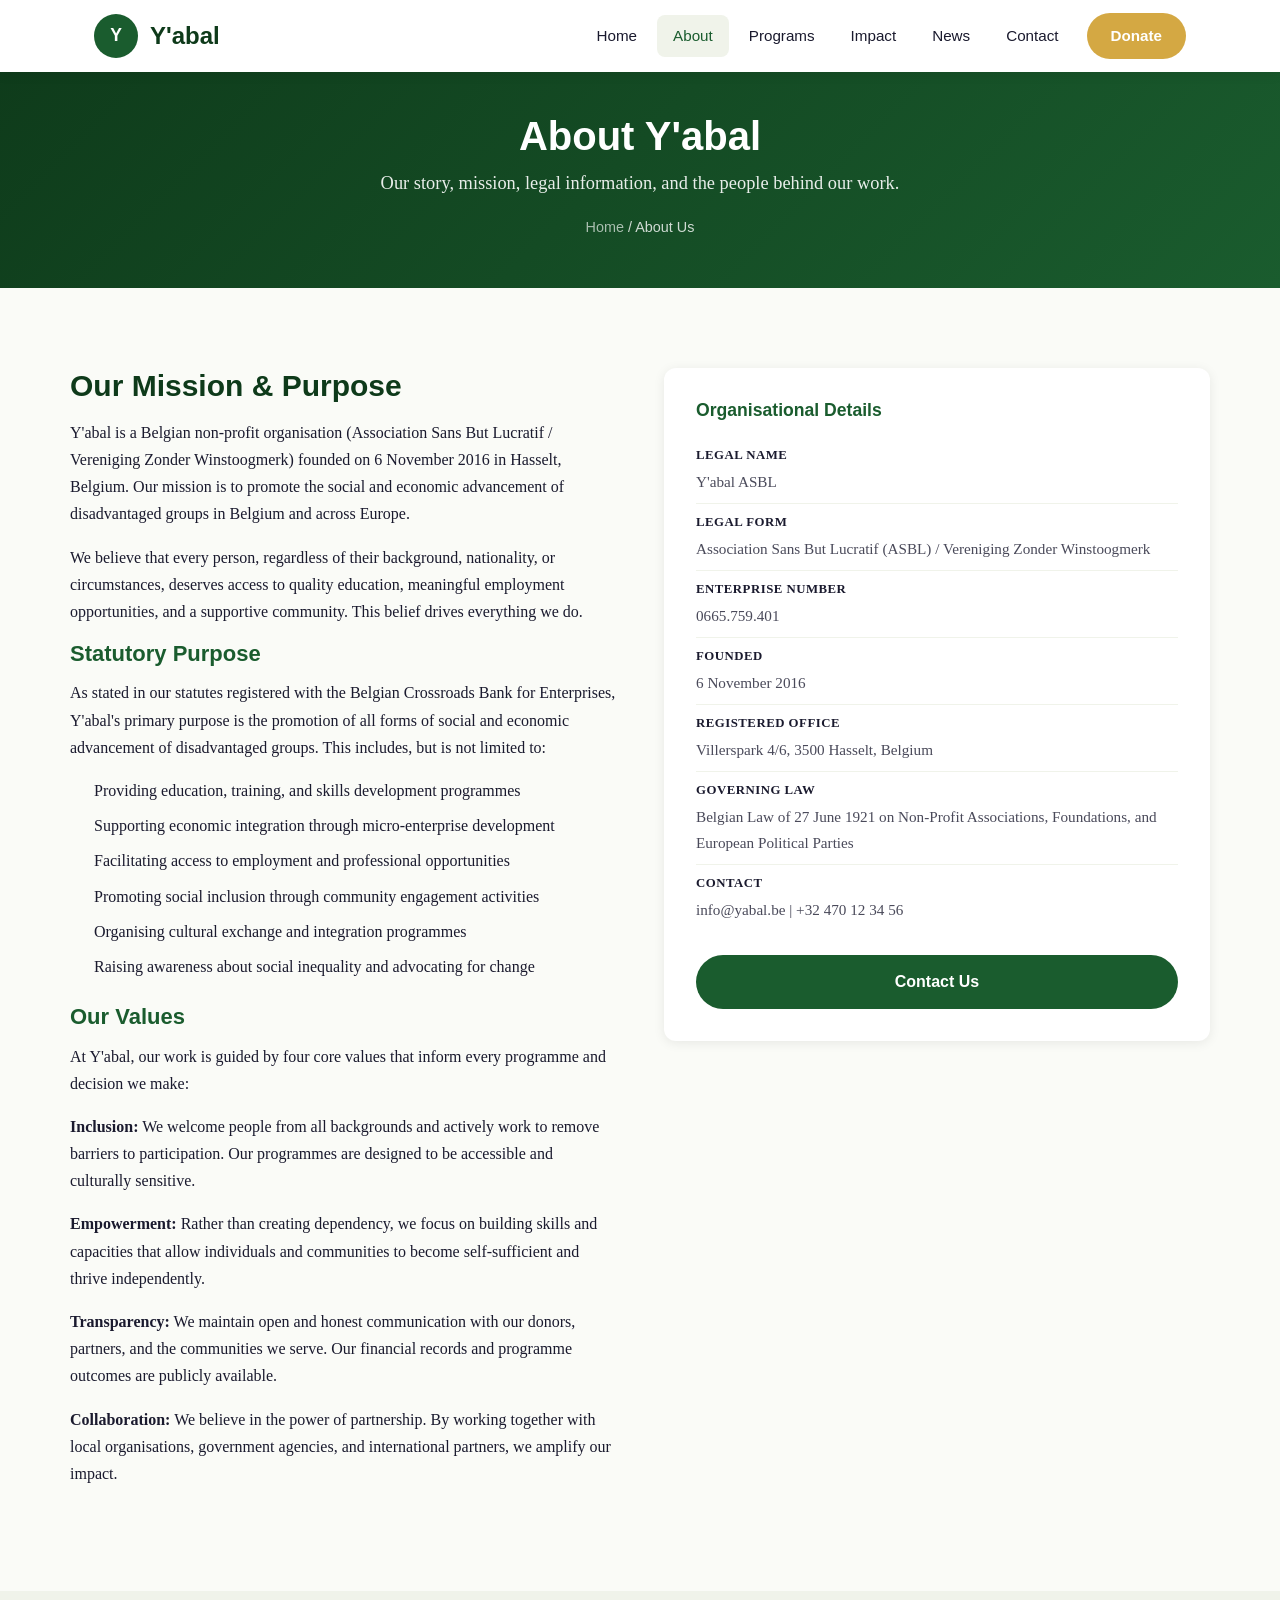
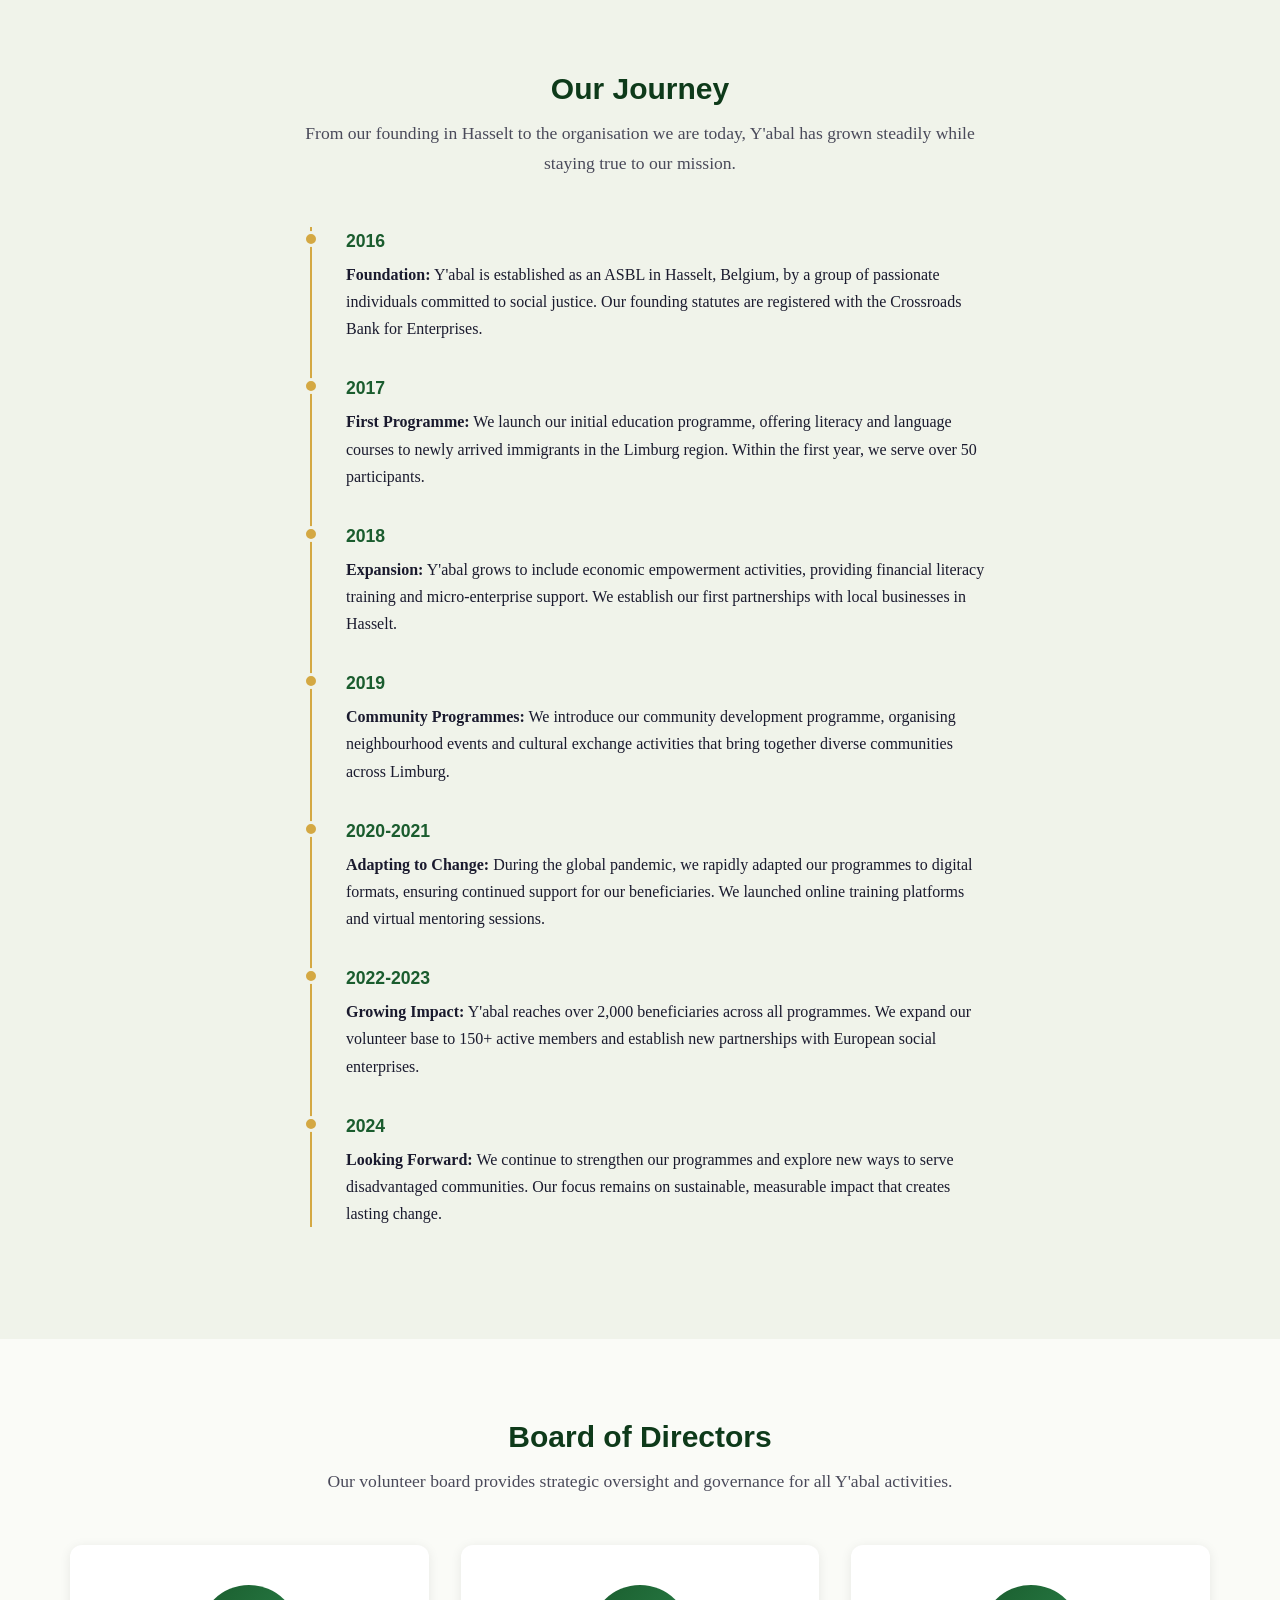
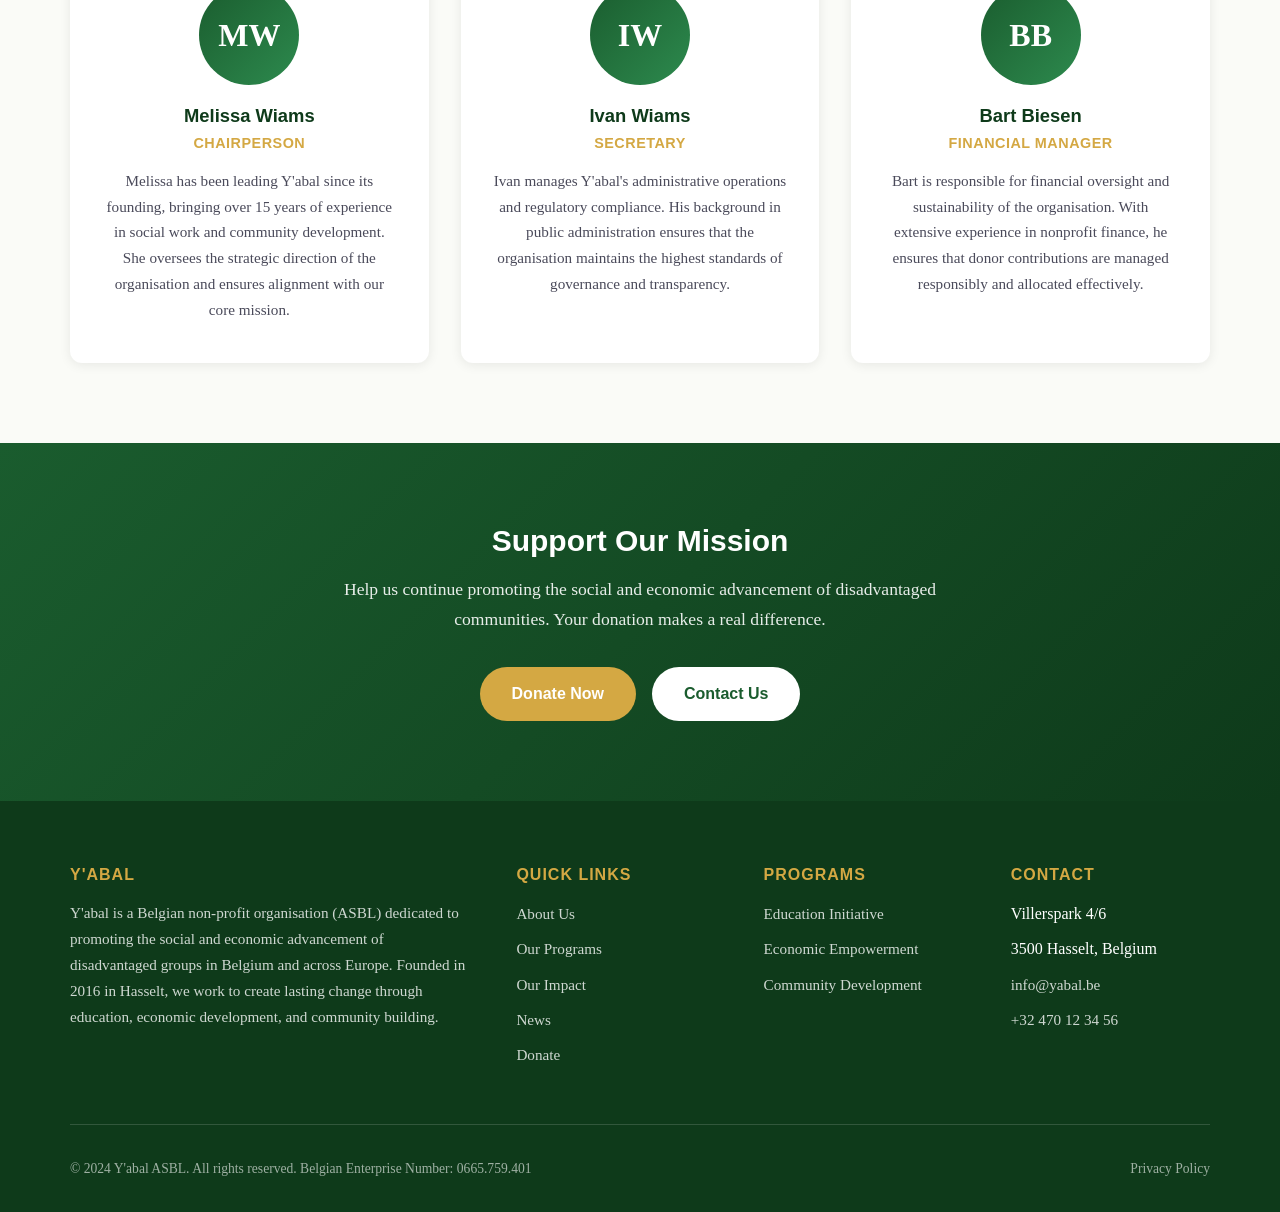
==== about.html @ fac57b77 "Rebuild: complete Y'abal nonprofit website for Google Ad Grants compliance" ====
<!DOCTYPE html>
<html lang="en">
<head>
<meta charset="UTF-8">
<meta name="viewport" content="width=device-width,initial-scale=1">
<title>About Y'abal | Our Story, Mission & Legal Information</title>
<meta name="description" content="Learn about Y'abal ASBL — a Belgian non-profit founded in 2016 in Hasselt, dedicated to social and economic advancement of disadvantaged groups.">
<link rel="canonical" href="https://yabal.be/about.html">
<link rel="stylesheet" href="css/style.css">
</head>
<body>

<nav class="nav" id="nav">
  <div class="nav-inner">
    <a href="index.html" class="nav-logo">
      <div class="nav-logo-icon">Y</div>
      Y'abal
    </a>
    <button class="nav-toggle" id="navToggle" aria-label="Toggle navigation menu">
      <span></span><span></span><span></span>
    </button>
    <div class="nav-links" id="navLinks">
      <a href="index.html">Home</a>
      <a href="about.html">About</a>
      <a href="programs.html">Programs</a>
      <a href="impact.html">Impact</a>
      <a href="news.html">News</a>
      <a href="contact.html">Contact</a>
      <a href="donate.html" class="nav-donate-btn">Donate</a>
    </div>
  </div>
</nav>

<section class="page-header">
  <div class="container">
    <h1>About Y'abal</h1>
    <p>Our story, mission, legal information, and the people behind our work.</p>
    <div class="breadcrumb"><a href="index.html">Home</a> / About Us</div>
  </div>
</section>

<section class="section">
  <div class="container">
    <div class="about-grid">
      <div class="about-text">
        <h2>Our Mission & Purpose</h2>
        <p>Y'abal is a Belgian non-profit organisation (Association Sans But Lucratif / Vereniging Zonder Winstoogmerk) founded on 6 November 2016 in Hasselt, Belgium. Our mission is to promote the social and economic advancement of disadvantaged groups in Belgium and across Europe.</p>
        <p>We believe that every person, regardless of their background, nationality, or circumstances, deserves access to quality education, meaningful employment opportunities, and a supportive community. This belief drives everything we do.</p>
        
        <h3>Statutory Purpose</h3>
        <p>As stated in our statutes registered with the Belgian Crossroads Bank for Enterprises, Y'abal's primary purpose is the promotion of all forms of social and economic advancement of disadvantaged groups. This includes, but is not limited to:</p>
        <ul style="padding-left:1.5rem;margin-bottom:1.5rem">
          <li style="margin-bottom:0.5rem">Providing education, training, and skills development programmes</li>
          <li style="margin-bottom:0.5rem">Supporting economic integration through micro-enterprise development</li>
          <li style="margin-bottom:0.5rem">Facilitating access to employment and professional opportunities</li>
          <li style="margin-bottom:0.5rem">Promoting social inclusion through community engagement activities</li>
          <li style="margin-bottom:0.5rem">Organising cultural exchange and integration programmes</li>
          <li style="margin-bottom:0.5rem">Raising awareness about social inequality and advocating for change</li>
        </ul>

        <h3>Our Values</h3>
        <p>At Y'abal, our work is guided by four core values that inform every programme and decision we make:</p>
        <div style="margin-bottom:1.5rem">
          <p><strong>Inclusion:</strong> We welcome people from all backgrounds and actively work to remove barriers to participation. Our programmes are designed to be accessible and culturally sensitive.</p>
          <p><strong>Empowerment:</strong> Rather than creating dependency, we focus on building skills and capacities that allow individuals and communities to become self-sufficient and thrive independently.</p>
          <p><strong>Transparency:</strong> We maintain open and honest communication with our donors, partners, and the communities we serve. Our financial records and programme outcomes are publicly available.</p>
          <p><strong>Collaboration:</strong> We believe in the power of partnership. By working together with local organisations, government agencies, and international partners, we amplify our impact.</p>
        </div>
      </div>
      <div class="about-sidebar">
        <h3>Organisational Details</h3>
        <ul>
          <li>
            <strong>Legal Name</strong>
            Y'abal ASBL
          </li>
          <li>
            <strong>Legal Form</strong>
            Association Sans But Lucratif (ASBL) / Vereniging Zonder Winstoogmerk
          </li>
          <li>
            <strong>Enterprise Number</strong>
            0665.759.401
          </li>
          <li>
            <strong>Founded</strong>
            6 November 2016
          </li>
          <li>
            <strong>Registered Office</strong>
            Villerspark 4/6, 3500 Hasselt, Belgium
          </li>
          <li>
            <strong>Governing Law</strong>
            Belgian Law of 27 June 1921 on Non-Profit Associations, Foundations, and European Political Parties
          </li>
          <li>
            <strong>Contact</strong>
            info@yabal.be | +32 470 12 34 56
          </li>
        </ul>
        <a href="contact.html" class="btn btn-green" style="width:100%;text-align:center;display:block">Contact Us</a>
      </div>
    </div>
  </div>
</section>

<section class="section section-alt">
  <div class="container">
    <div class="section-header">
      <h2>Our Journey</h2>
      <p>From our founding in Hasselt to the organisation we are today, Y'abal has grown steadily while staying true to our mission.</p>
    </div>
    <div class="timeline">
      <div class="timeline-item">
        <div class="timeline-year">2016</div>
        <p><strong>Foundation:</strong> Y'abal is established as an ASBL in Hasselt, Belgium, by a group of passionate individuals committed to social justice. Our founding statutes are registered with the Crossroads Bank for Enterprises.</p>
      </div>
      <div class="timeline-item">
        <div class="timeline-year">2017</div>
        <p><strong>First Programme:</strong> We launch our initial education programme, offering literacy and language courses to newly arrived immigrants in the Limburg region. Within the first year, we serve over 50 participants.</p>
      </div>
      <div class="timeline-item">
        <div class="timeline-year">2018</div>
        <p><strong>Expansion:</strong> Y'abal grows to include economic empowerment activities, providing financial literacy training and micro-enterprise support. We establish our first partnerships with local businesses in Hasselt.</p>
      </div>
      <div class="timeline-item">
        <div class="timeline-year">2019</div>
        <p><strong>Community Programmes:</strong> We introduce our community development programme, organising neighbourhood events and cultural exchange activities that bring together diverse communities across Limburg.</p>
      </div>
      <div class="timeline-item">
        <div class="timeline-year">2020-2021</div>
        <p><strong>Adapting to Change:</strong> During the global pandemic, we rapidly adapted our programmes to digital formats, ensuring continued support for our beneficiaries. We launched online training platforms and virtual mentoring sessions.</p>
      </div>
      <div class="timeline-item">
        <div class="timeline-year">2022-2023</div>
        <p><strong>Growing Impact:</strong> Y'abal reaches over 2,000 beneficiaries across all programmes. We expand our volunteer base to 150+ active members and establish new partnerships with European social enterprises.</p>
      </div>
      <div class="timeline-item">
        <div class="timeline-year">2024</div>
        <p><strong>Looking Forward:</strong> We continue to strengthen our programmes and explore new ways to serve disadvantaged communities. Our focus remains on sustainable, measurable impact that creates lasting change.</p>
      </div>
    </div>
  </div>
</section>

<section class="section">
  <div class="container">
    <div class="section-header">
      <h2>Board of Directors</h2>
      <p>Our volunteer board provides strategic oversight and governance for all Y'abal activities.</p>
    </div>
    <div class="card-grid card-grid-3">
      <div class="card team-card">
        <div class="team-avatar">MW</div>
        <h3>Melissa Wiams</h3>
        <div class="team-role">Chairperson</div>
        <p>Melissa has been leading Y'abal since its founding, bringing over 15 years of experience in social work and community development. She oversees the strategic direction of the organisation and ensures alignment with our core mission.</p>
      </div>
      <div class="card team-card">
        <div class="team-avatar">IW</div>
        <h3>Ivan Wiams</h3>
        <div class="team-role">Secretary</div>
        <p>Ivan manages Y'abal's administrative operations and regulatory compliance. His background in public administration ensures that the organisation maintains the highest standards of governance and transparency.</p>
      </div>
      <div class="card team-card">
        <div class="team-avatar">BB</div>
        <h3>Bart Biesen</h3>
        <div class="team-role">Financial Manager</div>
        <p>Bart is responsible for financial oversight and sustainability of the organisation. With extensive experience in nonprofit finance, he ensures that donor contributions are managed responsibly and allocated effectively.</p>
      </div>
    </div>
  </div>
</section>

<section class="cta">
  <div class="container">
    <h2>Support Our Mission</h2>
    <p>Help us continue promoting the social and economic advancement of disadvantaged communities. Your donation makes a real difference.</p>
    <div class="hero-btns">
      <a href="donate.html" class="btn btn-primary">Donate Now</a>
      <a href="contact.html" class="btn btn-white">Contact Us</a>
    </div>
  </div>
</section>

<footer class="footer">
  <div class="footer-grid">
    <div>
      <h4>Y'abal</h4>
      <p>Y'abal is a Belgian non-profit organisation (ASBL) dedicated to promoting the social and economic advancement of disadvantaged groups in Belgium and across Europe. Founded in 2016 in Hasselt, we work to create lasting change through education, economic development, and community building.</p>
    </div>
    <div>
      <h4>Quick Links</h4>
      <ul class="footer-links">
        <li><a href="about.html">About Us</a></li>
        <li><a href="programs.html">Our Programs</a></li>
        <li><a href="impact.html">Our Impact</a></li>
        <li><a href="news.html">News</a></li>
        <li><a href="donate.html">Donate</a></li>
      </ul>
    </div>
    <div>
      <h4>Programs</h4>
      <ul class="footer-links">
        <li><a href="programs.html#education">Education Initiative</a></li>
        <li><a href="programs.html#economic">Economic Empowerment</a></li>
        <li><a href="programs.html#community">Community Development</a></li>
      </ul>
    </div>
    <div>
      <h4>Contact</h4>
      <ul class="footer-links">
        <li>Villerspark 4/6</li>
        <li>3500 Hasselt, Belgium</li>
        <li><a href="mailto:info@yabal.be">info@yabal.be</a></li>
        <li><a href="tel:+32470123456">+32 470 12 34 56</a></li>
      </ul>
    </div>
  </div>
  <div class="footer-bottom">
    <p>&copy; 2024 Y'abal ASBL. All rights reserved. Belgian Enterprise Number: 0665.759.401</p>
    <p><a href="privacy-policy.html">Privacy Policy</a></p>
  </div>
</footer>

<script src="js/main.js"></script>
</body>
</html>
---- css/style.css ----
*,*::before,*::after{box-sizing:border-box;margin:0;padding:0}
:root{--primary:#1a5c2e;--primary-light:#2d8a4e;--primary-dark:#0e3a1a;--accent:#d4a843;--accent-light:#e8c46a;--text:#1a1a2e;--text-light:#4a4a5a;--bg:#fafbf7;--bg-alt:#f0f3ea;--white:#ffffff;--shadow:0 2px 12px rgba(0,0,0,0.08);--shadow-lg:0 8px 32px rgba(0,0,0,0.12);--radius:8px;--radius-lg:12px;--max-w:1140px;--transition:0.3s ease}
html{scroll-behavior:smooth;font-size:16px}
body{font-family:Georgia,'Times New Roman',serif;color:var(--text);background:var(--bg);line-height:1.7}
h1,h2,h3,h4,h5,h6{font-family:-apple-system,BlinkMacSystemFont,'Segoe UI',Roboto,sans-serif;font-weight:700;line-height:1.2;color:var(--primary-dark);margin-bottom:0.5em}
h1{font-size:2.5rem}h2{font-size:1.875rem}h3{font-size:1.375rem}
p{margin-bottom:1em}
a{color:var(--primary);text-decoration:none;transition:color var(--transition)}
a:hover{color:var(--primary-light)}
img{max-width:100%;height:auto}
ul{list-style:none}

/* NAV */
.nav{position:fixed;top:0;width:100%;background:var(--white);box-shadow:var(--shadow);z-index:1000;transition:box-shadow var(--transition)}
.nav.scrolled{box-shadow:var(--shadow-lg)}
.nav-inner{max-width:var(--max-w);margin:0 auto;padding:0 1.5rem;display:flex;align-items:center;justify-content:space-between;height:72px}
.nav-logo{display:flex;align-items:center;gap:0.75rem;font-family:-apple-system,BlinkMacSystemFont,'Segoe UI',Roboto,sans-serif;font-size:1.5rem;font-weight:700;color:var(--primary-dark)}
.nav-logo-icon{width:44px;height:44px;background:var(--primary);border-radius:50%;display:flex;align-items:center;justify-content:center;color:var(--white);font-weight:700;font-size:1.1rem}
.nav-links{display:flex;gap:0.25rem;align-items:center}
.nav-links a{padding:0.5rem 1rem;border-radius:var(--radius);font-family:-apple-system,BlinkMacSystemFont,'Segoe UI',Roboto,sans-serif;font-size:0.95rem;font-weight:500;color:var(--text);transition:background var(--transition),color var(--transition)}
.nav-links a:hover,.nav-links a.active{background:var(--bg-alt);color:var(--primary)}
.nav-donate-btn{background:var(--accent)!important;color:var(--white)!important;font-weight:600!important;padding:0.6rem 1.5rem!important;border-radius:50px!important;margin-left:0.5rem}
.nav-donate-btn:hover{background:var(--accent-light)!important;transform:translateY(-1px)}
.nav-toggle{display:none;background:none;border:none;cursor:pointer;padding:0.5rem}
.nav-toggle span{display:block;width:24px;height:2px;background:var(--text);margin:5px 0;transition:var(--transition)}

/* HERO */
.hero{padding:8rem 1.5rem 4rem;text-align:center;background:linear-gradient(135deg,var(--primary-dark) 0%,var(--primary) 50%,var(--primary-light) 100%);color:var(--white);position:relative;overflow:hidden}
.hero::after{content:'';position:absolute;top:0;left:0;right:0;bottom:0;background:url("data:image/svg+xml,%3Csvg width='60' height='60' viewBox='0 0 60 60' xmlns='http://www.w3.org/2000/svg'%3E%3Cg fill='none' fill-rule='evenodd'%3E%3Cg fill='%23ffffff' fill-opacity='0.05'%3E%3Cpath d='M36 34v-4h-2v4h-4v2h4v4h2v-4h4v-2h-4zm0-30V0h-2v4h-4v2h4v4h2V6h4V4h-4zM6 34v-4H4v4H0v2h4v4h2v-4h4v-2H6zM6 4V0H4v4H0v2h4v4h2V6h4V4H6z'/%3E%3C/g%3E%3C/g%3E%3C/svg%3E") repeat}
.hero-content{position:relative;z-index:1;max-width:800px;margin:0 auto}
.hero h1{color:var(--white);font-size:3rem;margin-bottom:1rem}
.hero p{font-size:1.25rem;opacity:0.95;margin-bottom:2rem;max-width:650px;margin-left:auto;margin-right:auto}
.hero-btns{display:flex;gap:1rem;justify-content:center;flex-wrap:wrap}
.btn{display:inline-block;padding:0.85rem 2rem;border-radius:50px;font-family:-apple-system,BlinkMacSystemFont,'Segoe UI',Roboto,sans-serif;font-weight:600;font-size:1rem;transition:all var(--transition);cursor:pointer;border:none}
.btn-primary{background:var(--accent);color:var(--white)}
.btn-primary:hover{background:var(--accent-light);color:var(--white);transform:translateY(-2px);box-shadow:0 4px 16px rgba(212,168,67,0.4)}
.btn-outline{background:transparent;color:var(--white);border:2px solid var(--white)}
.btn-outline:hover{background:var(--white);color:var(--primary)}
.btn-green{background:var(--primary);color:var(--white)}
.btn-green:hover{background:var(--primary-light);color:var(--white);transform:translateY(-2px)}
.btn-white{background:var(--white);color:var(--primary)}
.btn-white:hover{background:var(--bg-alt);transform:translateY(-2px)}

/* SECTIONS */
.section{padding:5rem 1.5rem}
.section-alt{background:var(--bg-alt)}
.section-header{text-align:center;max-width:700px;margin:0 auto 3rem}
.section-header h2{margin-bottom:0.75rem}
.section-header p{color:var(--text-light);font-size:1.1rem}
.container{max-width:var(--max-w);margin:0 auto}

/* CARDS */
.card-grid{display:grid;gap:2rem}
.card-grid-3{grid-template-columns:repeat(auto-fit,minmax(300px,1fr))}
.card-grid-2{grid-template-columns:repeat(auto-fit,minmax(400px,1fr))}
.card{background:var(--white);border-radius:var(--radius-lg);padding:2rem;box-shadow:var(--shadow);transition:transform var(--transition),box-shadow var(--transition)}
.card:hover{transform:translateY(-4px);box-shadow:var(--shadow-lg)}
.card-icon{width:56px;height:56px;border-radius:50%;display:flex;align-items:center;justify-content:center;font-size:1.5rem;margin-bottom:1.25rem}
.card-icon-green{background:rgba(26,92,46,0.1);color:var(--primary)}
.card-icon-gold{background:rgba(212,168,67,0.15);color:var(--accent)}
.card h3{font-size:1.25rem;margin-bottom:0.75rem}
.card p{color:var(--text-light);margin-bottom:0}

/* STATS */
.stats{display:grid;grid-template-columns:repeat(auto-fit,minmax(200px,1fr));gap:2rem;text-align:center;padding:3rem 1.5rem;background:var(--primary-dark);color:var(--white)}
.stat h3{color:var(--accent);font-size:2.75rem;margin-bottom:0.25rem}
.stat p{color:rgba(255,255,255,0.85);font-size:1.05rem;margin:0}

/* CTA */
.cta{padding:5rem 1.5rem;text-align:center;background:linear-gradient(135deg,var(--primary) 0%,var(--primary-dark) 100%);color:var(--white)}
.cta h2{color:var(--white);margin-bottom:1rem}
.cta p{color:rgba(255,255,255,0.9);max-width:600px;margin:0 auto 2rem;font-size:1.1rem}

/* MISSION BANNER */
.mission-banner{padding:4rem 1.5rem;background:var(--white);border-bottom:3px solid var(--accent)}
.mission-inner{max-width:800px;margin:0 auto;text-align:center}
.mission-inner h2{color:var(--primary);margin-bottom:1rem}
.mission-inner blockquote{font-size:1.2rem;font-style:italic;color:var(--text-light);line-height:1.8;border-left:4px solid var(--accent);padding-left:1.5rem;text-align:left}

/* PAGE HEADER */
.page-header{padding:7rem 1.5rem 3rem;text-align:center;background:linear-gradient(135deg,var(--primary-dark),var(--primary));color:var(--white)}
.page-header h1{color:var(--white);margin-bottom:0.5rem}
.page-header p{color:rgba(255,255,255,0.9);font-size:1.15rem;max-width:600px;margin:0 auto}
.breadcrumb{font-family:-apple-system,BlinkMacSystemFont,'Segoe UI',Roboto,sans-serif;font-size:0.9rem;margin-top:1rem;opacity:0.8}
.breadcrumb a{color:rgba(255,255,255,0.8)}
.breadcrumb a:hover{color:var(--white)}

/* ABOUT */
.about-grid{display:grid;grid-template-columns:1fr 1fr;gap:3rem;align-items:start}
.about-text h3{color:var(--primary);margin-bottom:0.75rem}
.about-sidebar{background:var(--white);border-radius:var(--radius-lg);padding:2rem;box-shadow:var(--shadow)}
.about-sidebar h3{color:var(--primary);margin-bottom:1rem;font-size:1.1rem}
.about-sidebar ul{margin-bottom:1.5rem}
.about-sidebar li{padding:0.5rem 0;border-bottom:1px solid var(--bg-alt);color:var(--text-light);font-size:0.95rem}
.about-sidebar li:last-child{border-bottom:none}
.about-sidebar li strong{color:var(--text);display:block;font-size:0.8rem;text-transform:uppercase;letter-spacing:0.5px;margin-bottom:0.15rem}

/* TIMELINE */
.timeline{position:relative;max-width:700px;margin:0 auto}
.timeline::before{content:'';position:absolute;left:20px;top:0;bottom:0;width:2px;background:var(--accent)}
.timeline-item{position:relative;padding-left:56px;margin-bottom:2rem}
.timeline-item::before{content:'';position:absolute;left:13px;top:4px;width:16px;height:16px;background:var(--accent);border-radius:50%;border:3px solid var(--bg-alt)}
.timeline-year{font-family:-apple-system,BlinkMacSystemFont,'Segoe UI',Roboto,sans-serif;font-weight:700;color:var(--primary);font-size:1.1rem;margin-bottom:0.25rem}

/* TEAM */
.team-card{text-align:center;padding:2.5rem 2rem}
.team-avatar{width:100px;height:100px;border-radius:50%;background:linear-gradient(135deg,var(--primary),var(--primary-light));display:flex;align-items:center;justify-content:center;margin:0 auto 1.25rem;font-size:2rem;color:var(--white);font-weight:700}
.team-card h3{margin-bottom:0.25rem;font-size:1.15rem}
.team-role{color:var(--accent);font-family:-apple-system,BlinkMacSystemFont,'Segoe UI',Roboto,sans-serif;font-weight:600;font-size:0.9rem;text-transform:uppercase;letter-spacing:0.5px;margin-bottom:0.75rem}
.team-card p{color:var(--text-light);font-size:0.95rem;margin:0}

/* FORM */
.form-group{margin-bottom:1.5rem}
.form-group label{display:block;font-family:-apple-system,BlinkMacSystemFont,'Segoe UI',Roboto,sans-serif;font-weight:600;font-size:0.95rem;margin-bottom:0.5rem;color:var(--text)}
.form-group input,.form-group textarea,.form-group select{width:100%;padding:0.85rem 1rem;border:2px solid #ddd;border-radius:var(--radius);font-size:1rem;font-family:Georgia,'Times New Roman',serif;transition:border-color var(--transition),box-shadow var(--transition)}
.form-group input:focus,.form-group textarea:focus,.form-group select:focus{outline:none;border-color:var(--primary);box-shadow:0 0 0 3px rgba(26,92,46,0.1)}
.form-group textarea{resize:vertical;min-height:140px}
.contact-grid{display:grid;grid-template-columns:1fr 1fr;gap:3rem}
.contact-info-card{display:flex;align-items:flex-start;gap:1rem;margin-bottom:1.5rem}
.contact-info-icon{width:48px;height:48px;min-width:48px;border-radius:50%;background:rgba(26,92,46,0.1);display:flex;align-items:center;justify-content:center;color:var(--primary);font-size:1.2rem}
.contact-info-card h4{font-size:1rem;margin-bottom:0.25rem}
.contact-info-card p{color:var(--text-light);margin:0;font-size:0.95rem}

/* FAQ */
.faq-item{background:var(--white);border-radius:var(--radius);margin-bottom:1rem;box-shadow:var(--shadow)}
.faq-question{width:100%;text-align:left;padding:1.25rem 1.5rem;background:none;border:none;cursor:pointer;font-family:-apple-system,BlinkMacSystemFont,'Segoe UI',Roboto,sans-serif;font-size:1.05rem;font-weight:600;color:var(--text);display:flex;justify-content:space-between;align-items:center}
.faq-question::after{content:'+';font-size:1.5rem;color:var(--primary);transition:transform var(--transition)}
.faq-item.open .faq-question::after{transform:rotate(45deg)}
.faq-answer{max-height:0;overflow:hidden;transition:max-height 0.3s ease;padding:0 1.5rem}
.faq-item.open .faq-answer{max-height:300px;padding:0 1.5rem 1.25rem}
.faq-answer p{color:var(--text-light);margin:0}

/* DONATE */
.donate-options{display:grid;grid-template-columns:repeat(auto-fit,minmax(300px,1fr));gap:2rem}
.donate-card{background:var(--white);border-radius:var(--radius-lg);padding:2.5rem;text-align:center;box-shadow:var(--shadow);transition:transform var(--transition),box-shadow var(--transition);border:2px solid transparent}
.donate-card:hover{transform:translateY(-4px);box-shadow:var(--shadow-lg)}
.donate-card.featured{border-color:var(--accent);position:relative}
.donate-card.featured::before{content:'Most Popular';position:absolute;top:-12px;left:50%;transform:translateX(-50%);background:var(--accent);color:var(--white);padding:0.25rem 1rem;border-radius:50px;font-family:-apple-system,BlinkMacSystemFont,'Segoe UI',Roboto,sans-serif;font-size:0.8rem;font-weight:600}
.donate-amounts{display:grid;grid-template-columns:repeat(3,1fr);gap:0.75rem;margin:1.5rem 0}
.donate-amount{padding:0.75rem;border:2px solid #ddd;border-radius:var(--radius);cursor:pointer;font-family:-apple-system,BlinkMacSystemFont,'Segoe UI',Roboto,sans-serif;font-weight:600;transition:all var(--transition);background:var(--white)}
.donate-amount:hover,.donate-amount.selected{border-color:var(--primary);background:rgba(26,92,46,0.05);color:var(--primary)}

/* NEWS */
.news-card{display:flex;gap:1.5rem;align-items:flex-start;padding:2rem}
.news-date{min-width:60px;text-align:center;padding:0.75rem;background:var(--primary);color:var(--white);border-radius:var(--radius);font-family:-apple-system,BlinkMacSystemFont,'Segoe UI',Roboto,sans-serif}
.news-date-day{font-size:1.5rem;font-weight:700;line-height:1}
.news-date-month{font-size:0.75rem;text-transform:uppercase;opacity:0.9}
.news-content h3{margin-bottom:0.5rem}
.news-tag{display:inline-block;padding:0.2rem 0.75rem;background:rgba(26,92,46,0.1);color:var(--primary);border-radius:50px;font-family:-apple-system,BlinkMacSystemFont,'Segoe UI',Roboto,sans-serif;font-size:0.8rem;font-weight:600;margin-bottom:0.75rem}

/* IMPACT */
.impact-grid{display:grid;grid-template-columns:repeat(auto-fit,minmax(250px,1fr));gap:2rem}
.impact-card{text-align:center;padding:2rem;background:var(--white);border-radius:var(--radius-lg);box-shadow:var(--shadow)}
.impact-number{font-family:-apple-system,BlinkMacSystemFont,'Segoe UI',Roboto,sans-serif;font-size:3rem;font-weight:700;color:var(--primary);line-height:1;margin-bottom:0.5rem}
.impact-label{color:var(--text-light);font-size:1rem}
.financial-table{width:100%;border-collapse:collapse;background:var(--white);border-radius:var(--radius-lg);overflow:hidden;box-shadow:var(--shadow)}
.financial-table th{background:var(--primary);color:var(--white);padding:1rem;text-align:left;font-family:-apple-system,BlinkMacSystemFont,'Segoe UI',Roboto,sans-serif;font-size:0.95rem}
.financial-table td{padding:1rem;border-bottom:1px solid var(--bg-alt);font-size:0.95rem}
.financial-table tr:last-child td{border-bottom:none}
.financial-table tr:hover td{background:var(--bg-alt)}

/* FOOTER */
.footer{background:var(--primary-dark);color:var(--white);padding:4rem 1.5rem 2rem}
.footer-grid{max-width:var(--max-w);margin:0 auto;display:grid;grid-template-columns:2fr 1fr 1fr 1fr;gap:3rem;margin-bottom:3rem}
.footer h4{color:var(--accent);font-size:1rem;text-transform:uppercase;letter-spacing:1px;margin-bottom:1rem}
.footer p{color:rgba(255,255,255,0.8);font-size:0.95rem}
.footer-links li{margin-bottom:0.5rem}
.footer-links a{color:rgba(255,255,255,0.8);font-size:0.95rem;transition:color var(--transition)}
.footer-links a:hover{color:var(--accent)}
.footer-bottom{max-width:var(--max-w);margin:0 auto;padding-top:2rem;border-top:1px solid rgba(255,255,255,0.15);display:flex;justify-content:space-between;align-items:center;flex-wrap:wrap;gap:1rem}
.footer-bottom p{color:rgba(255,255,255,0.6);font-size:0.85rem;margin:0}
.footer-bottom a{color:rgba(255,255,255,0.6)}
.footer-bottom a:hover{color:var(--accent)}

/* RESPONSIVE */
@media(max-width:768px){
h1{font-size:2rem}h2{font-size:1.5rem}
.hero{padding:6rem 1.5rem 3rem}
.hero h1{font-size:2.25rem}
.hero p{font-size:1.1rem}
.nav-links{display:none;position:absolute;top:72px;left:0;right:0;background:var(--white);flex-direction:column;padding:1rem;box-shadow:var(--shadow-lg)}
.nav-links.open{display:flex}
.nav-links a{padding:0.75rem 1rem;width:100%;text-align:center}
.nav-donate-btn{margin:0.5rem 0 0 0!important;width:100%;text-align:center!important}
.nav-toggle{display:block}
.about-grid,.contact-grid{grid-template-columns:1fr}
.card-grid-2,.card-grid-3{grid-template-columns:1fr}
.footer-grid{grid-template-columns:1fr 1fr}
.news-card{flex-direction:column}
.stats{grid-template-columns:repeat(2,1fr)}
}
@media(max-width:480px){
.stats{grid-template-columns:1fr}
.footer-grid{grid-template-columns:1fr}
.donate-amounts{grid-template-columns:repeat(2,1fr)}
}
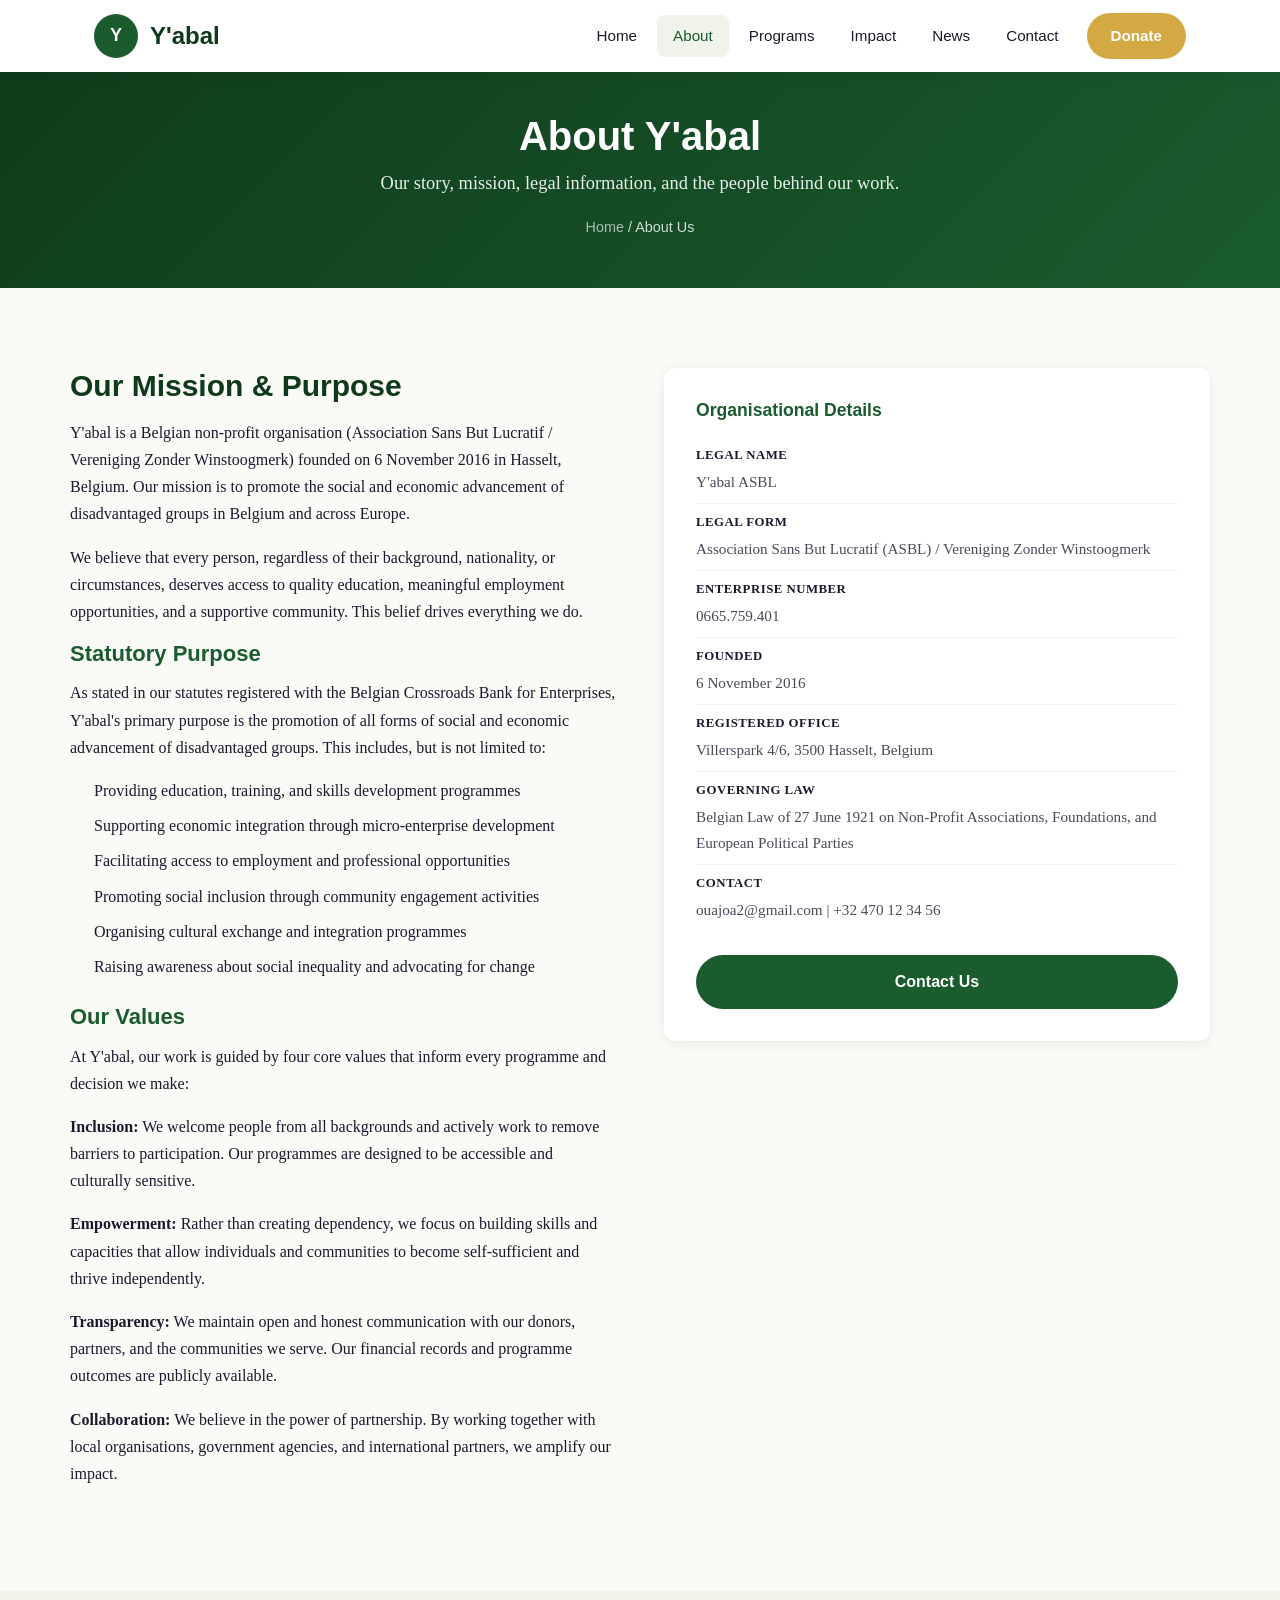
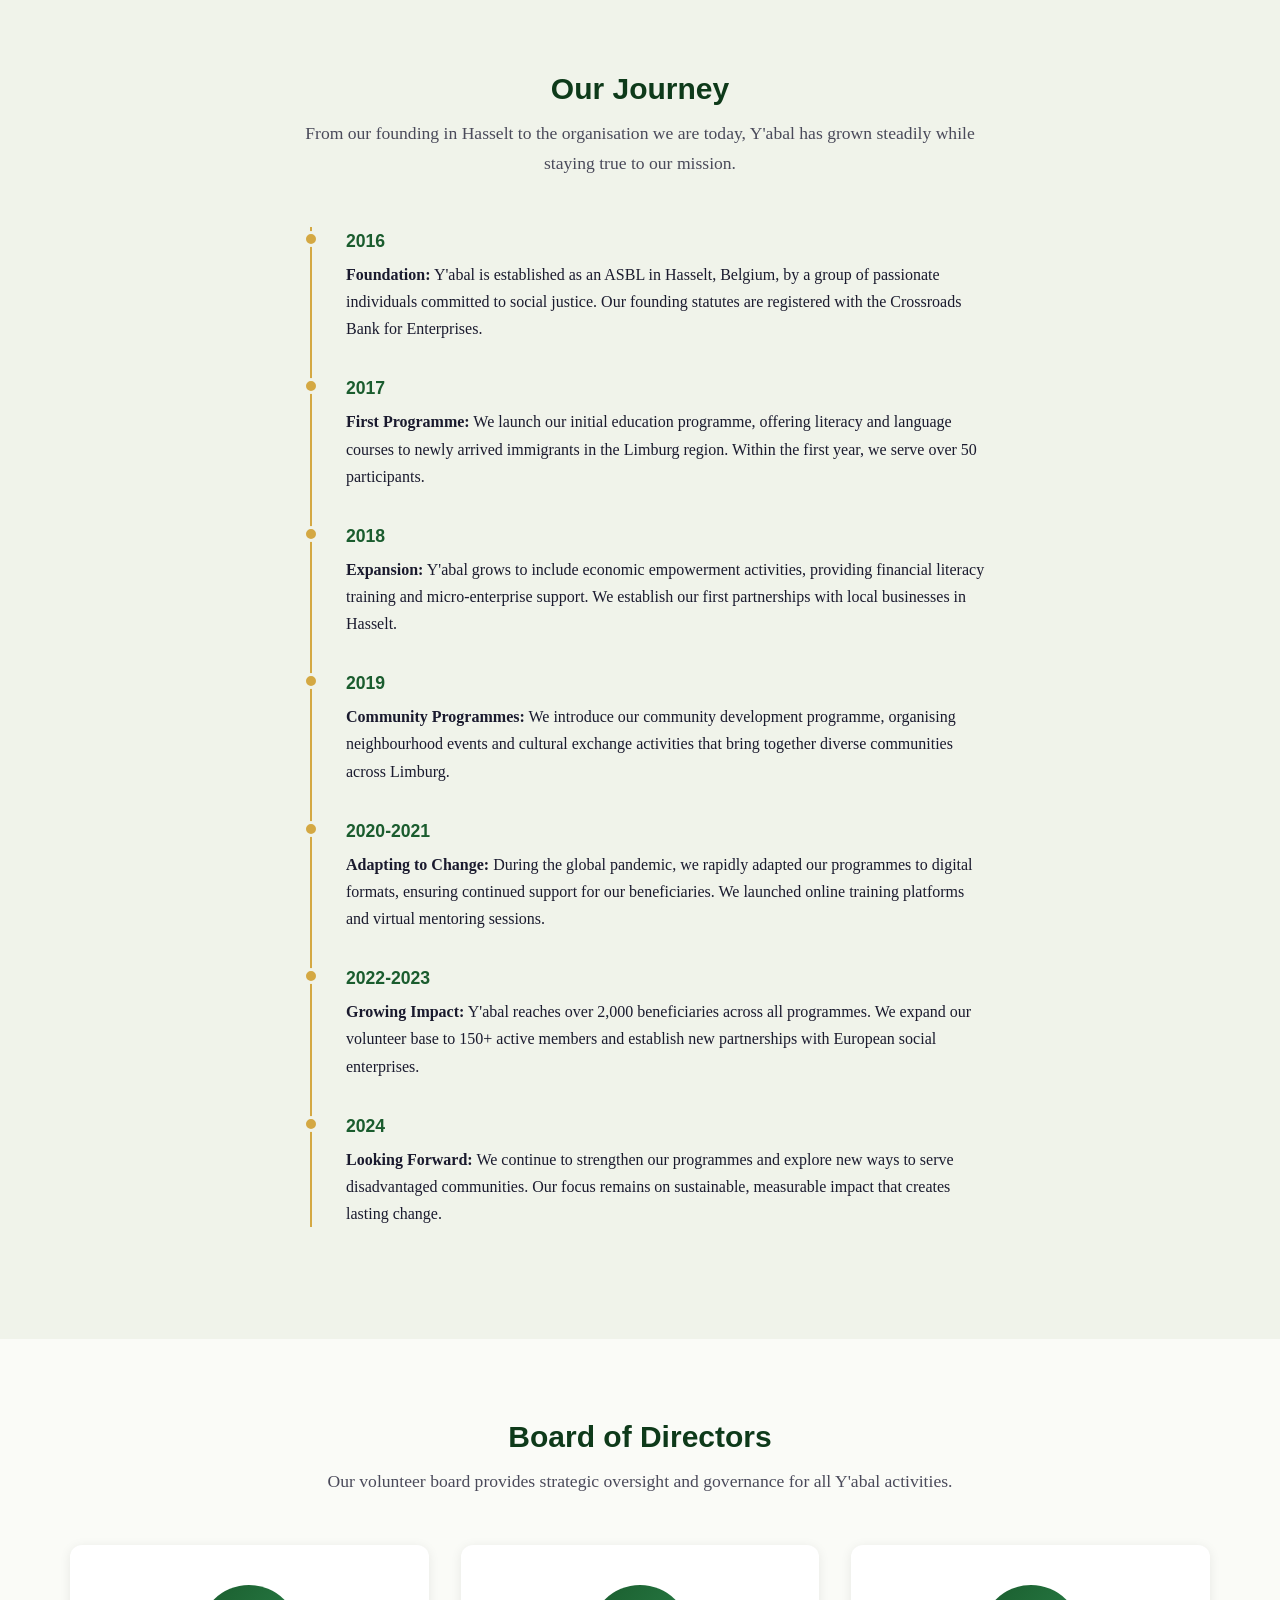
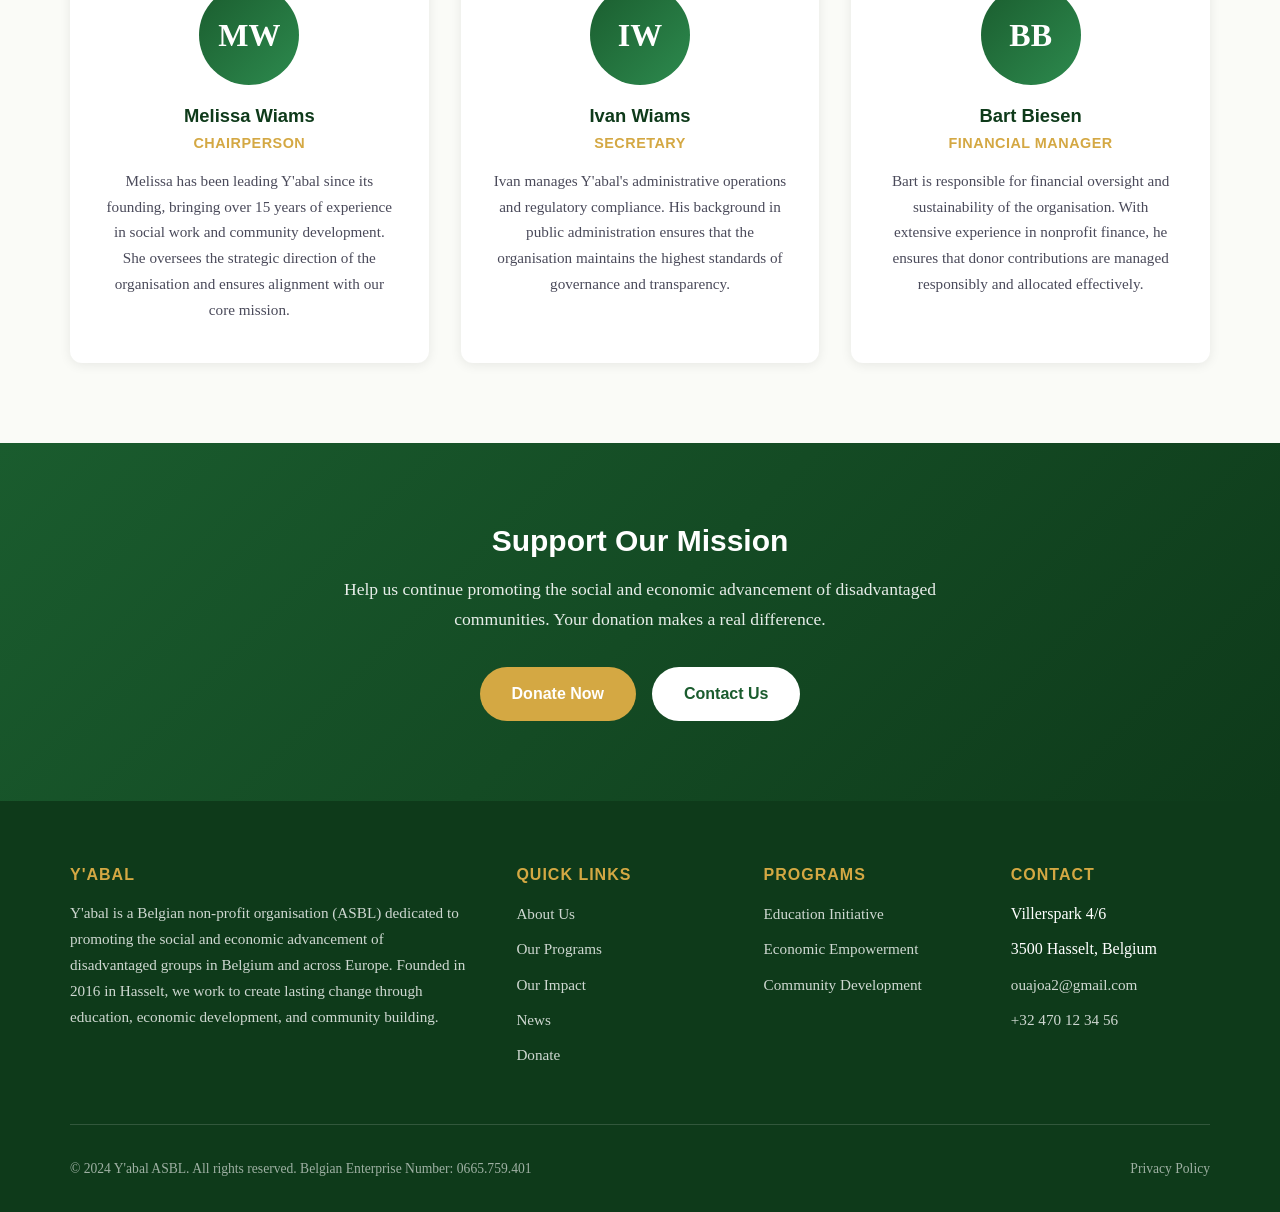
==== commit bd93cf0f: "Change all email addresses to ouajoa2@gmail.com" ====
--- a/about.html
+++ b/about.html
@@ -96,7 +96,7 @@
           </li>
           <li>
             <strong>Contact</strong>
-            info@yabal.be | +32 470 12 34 56
+            ouajoa2@gmail.com | +32 470 12 34 56
           </li>
         </ul>
         <a href="contact.html" class="btn btn-green" style="width:100%;text-align:center;display:block">Contact Us</a>
@@ -213,7 +213,7 @@
       <ul class="footer-links">
         <li>Villerspark 4/6</li>
         <li>3500 Hasselt, Belgium</li>
-        <li><a href="mailto:info@yabal.be">info@yabal.be</a></li>
+        <li><a href="mailto:ouajoa2@gmail.com">ouajoa2@gmail.com</a></li>
         <li><a href="tel:+32470123456">+32 470 12 34 56</a></li>
       </ul>
     </div>
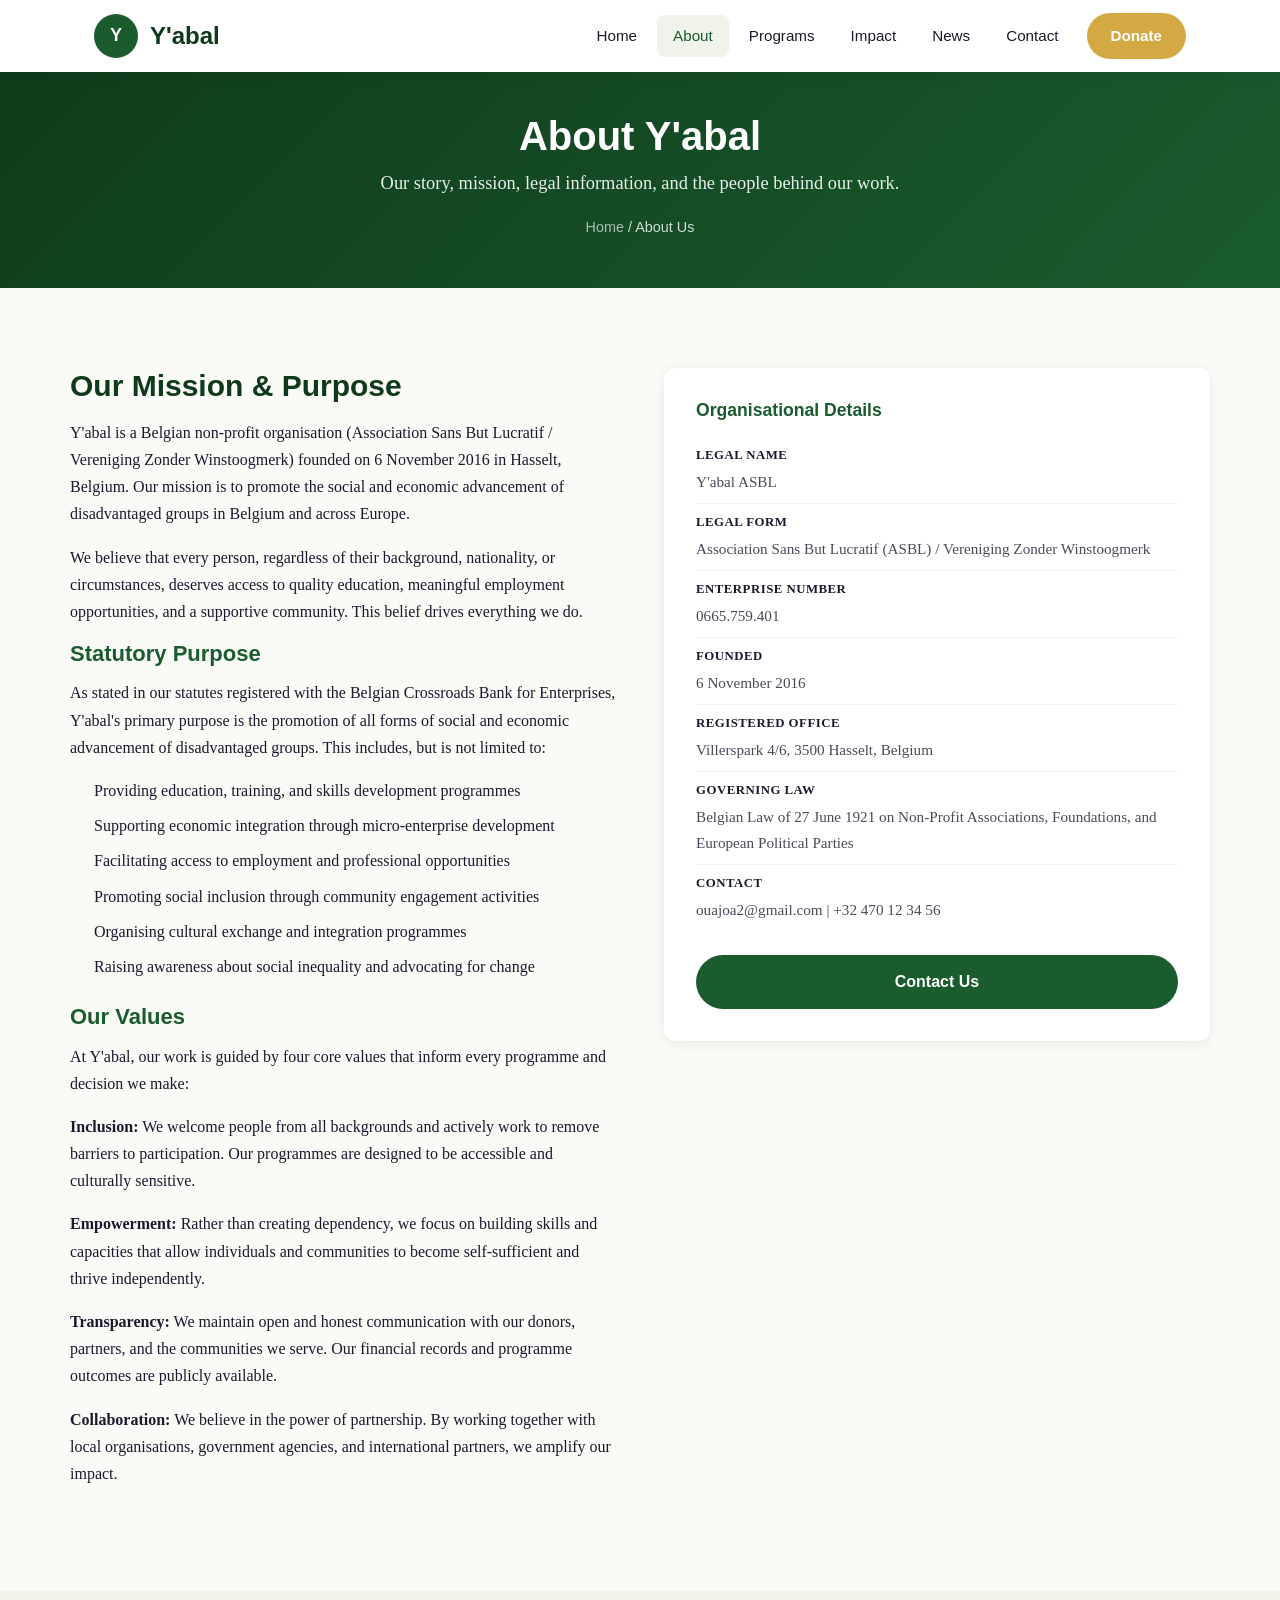
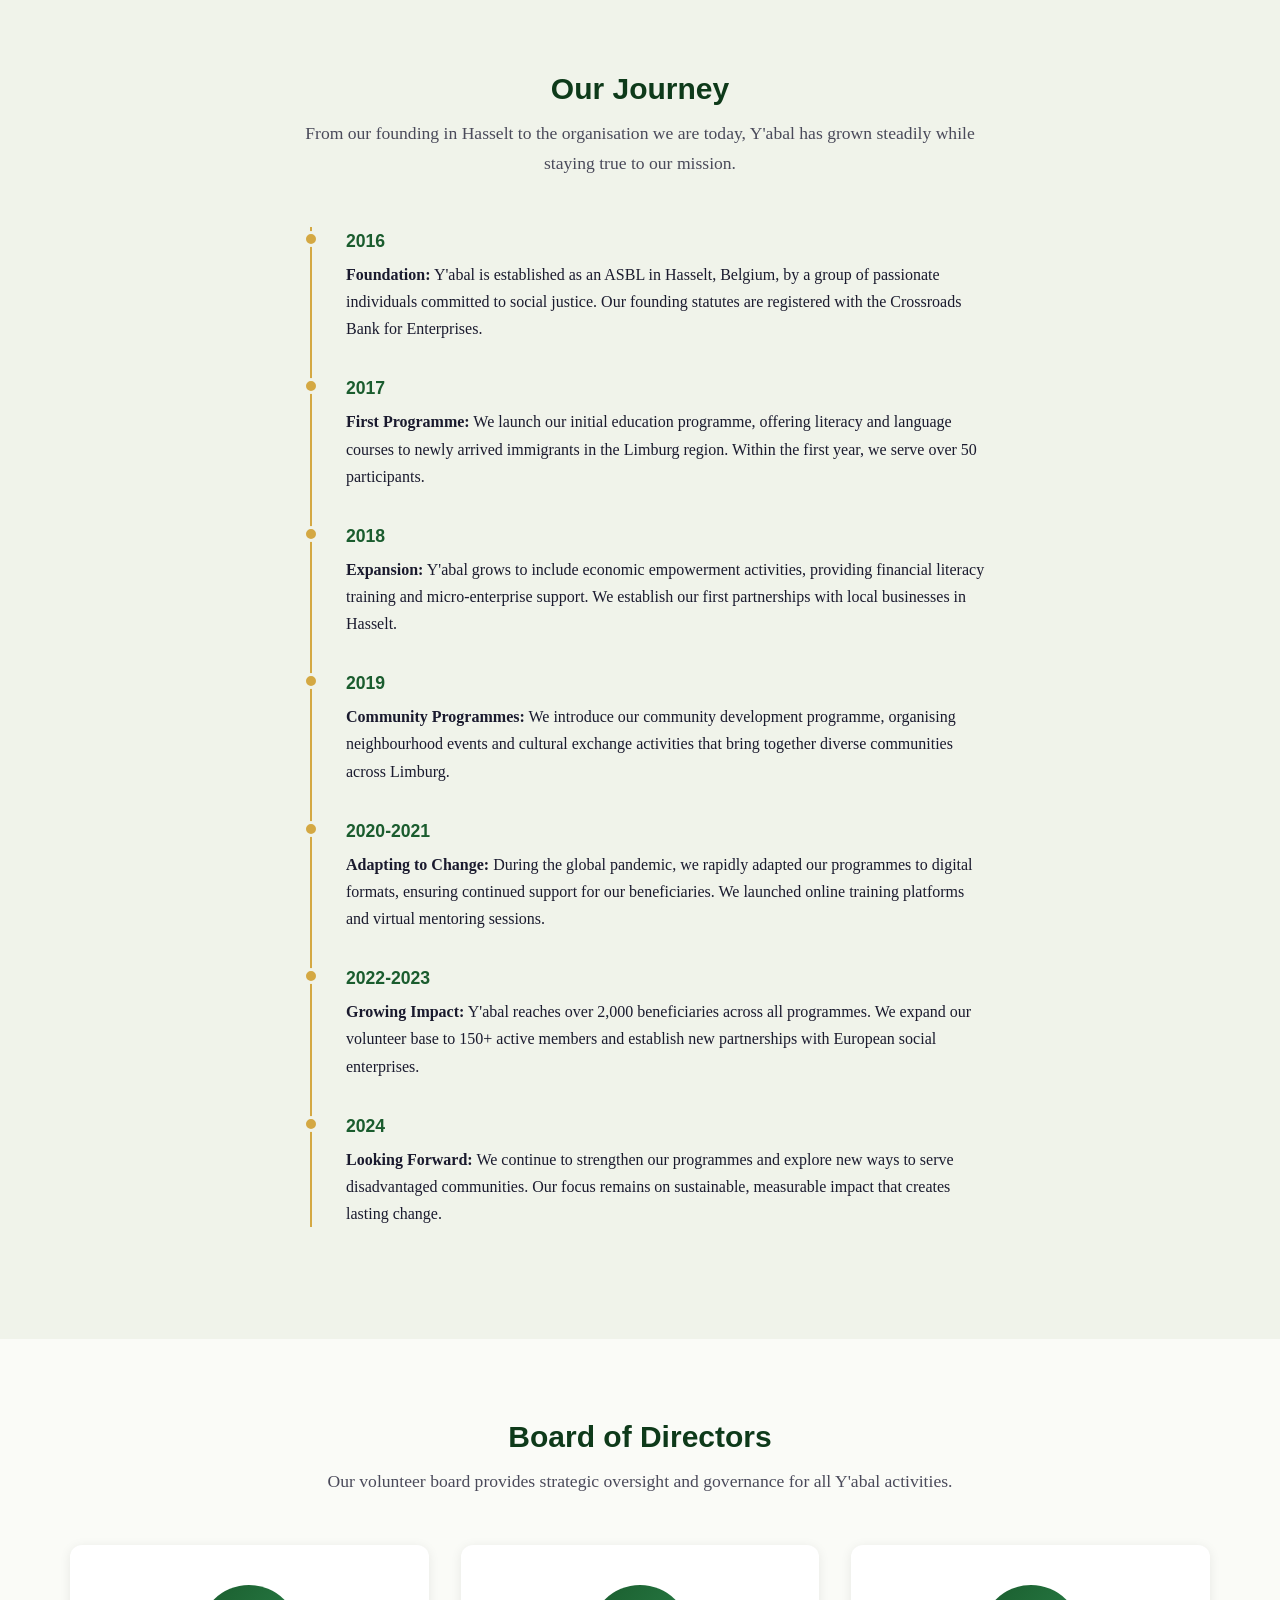
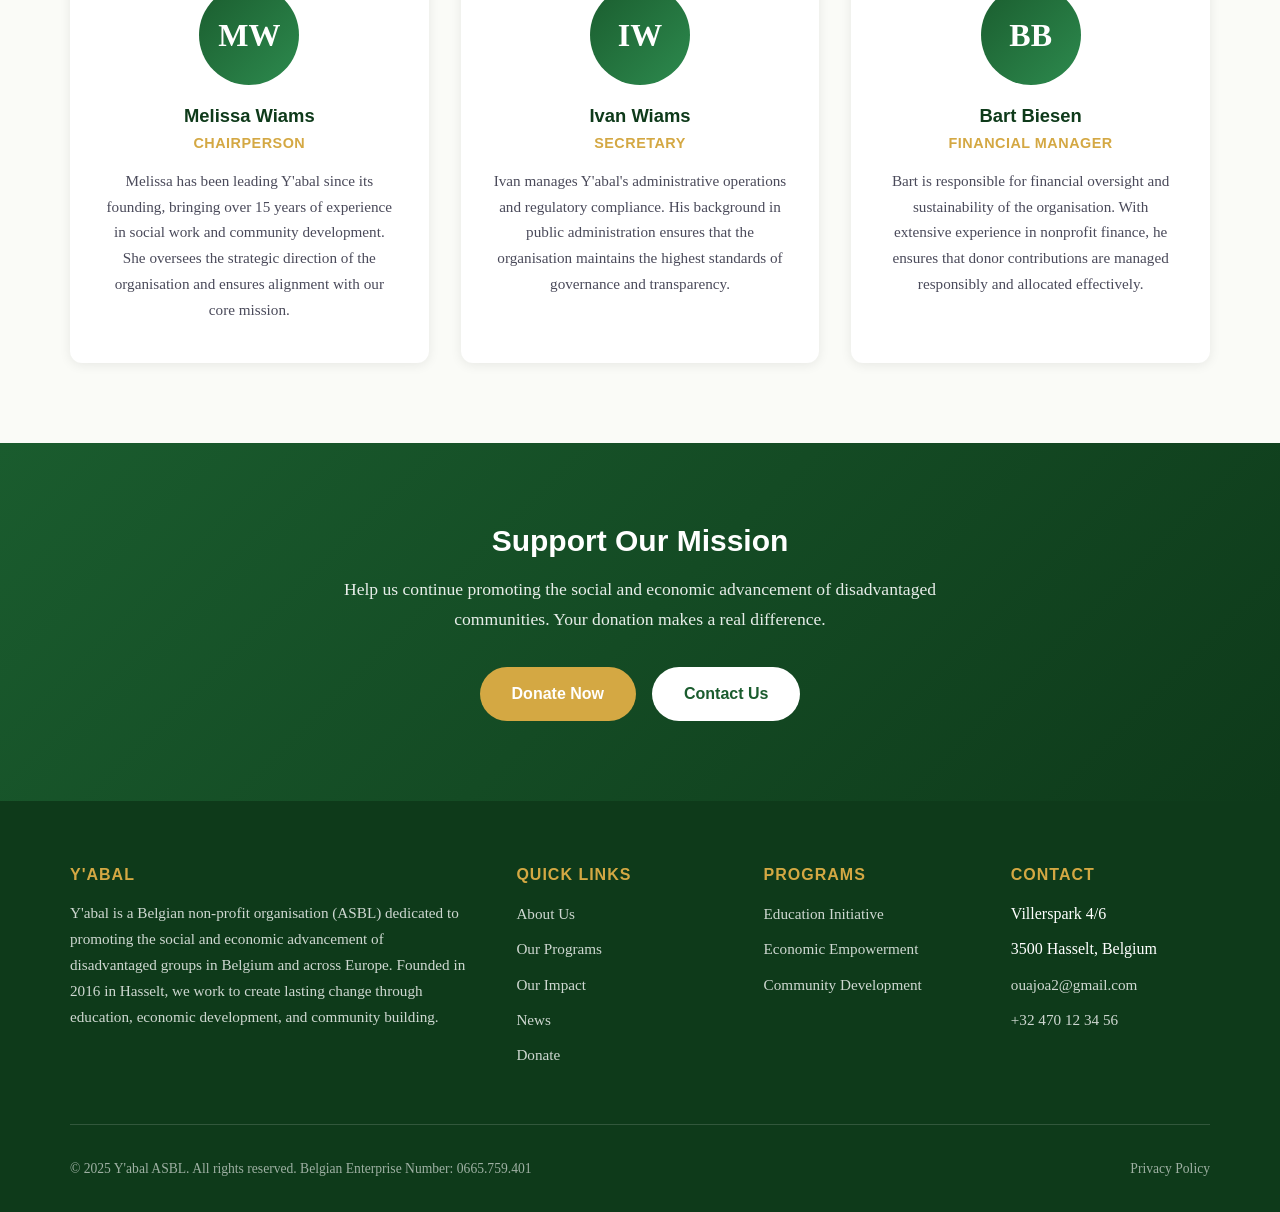
==== commit 99af4777: "Google Ad Grants compliance: PayPal donations, fixed canonical URLs, updated dates, sitemap, robots." ====
--- a/about.html
+++ b/about.html
@@ -5,7 +5,7 @@
 <meta name="viewport" content="width=device-width,initial-scale=1">
 <title>About Y'abal | Our Story, Mission & Legal Information</title>
 <meta name="description" content="Learn about Y'abal ASBL — a Belgian non-profit founded in 2016 in Hasselt, dedicated to social and economic advancement of disadvantaged groups.">
-<link rel="canonical" href="https://yabal.be/about.html">
+<link rel="canonical" href="https://yabal-nonprofit.pages.dev/about.html">
 <link rel="stylesheet" href="css/style.css">
 </head>
 <body>
@@ -219,7 +219,7 @@
     </div>
   </div>
   <div class="footer-bottom">
-    <p>&copy; 2024 Y'abal ASBL. All rights reserved. Belgian Enterprise Number: 0665.759.401</p>
+    <p>&copy; 2025 Y'abal ASBL. All rights reserved. Belgian Enterprise Number: 0665.759.401</p>
     <p><a href="privacy-policy.html">Privacy Policy</a></p>
   </div>
 </footer>
